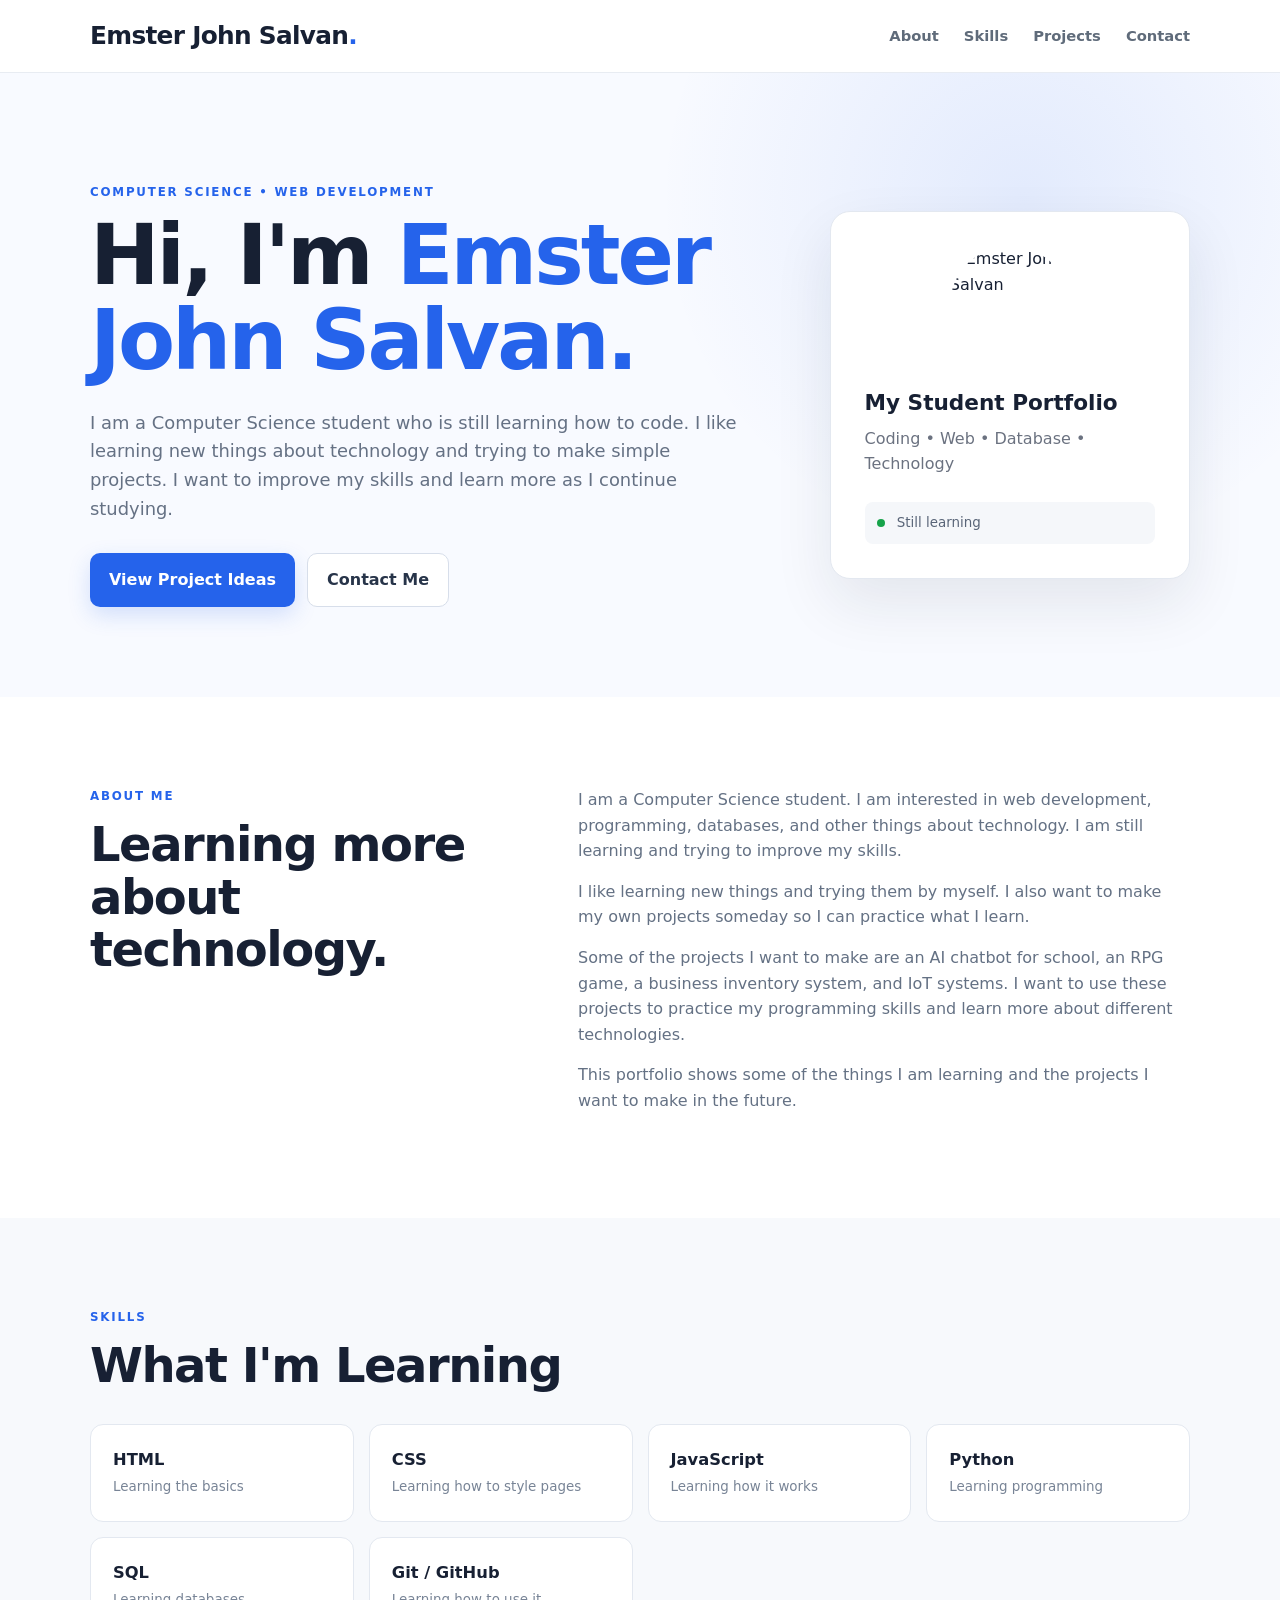
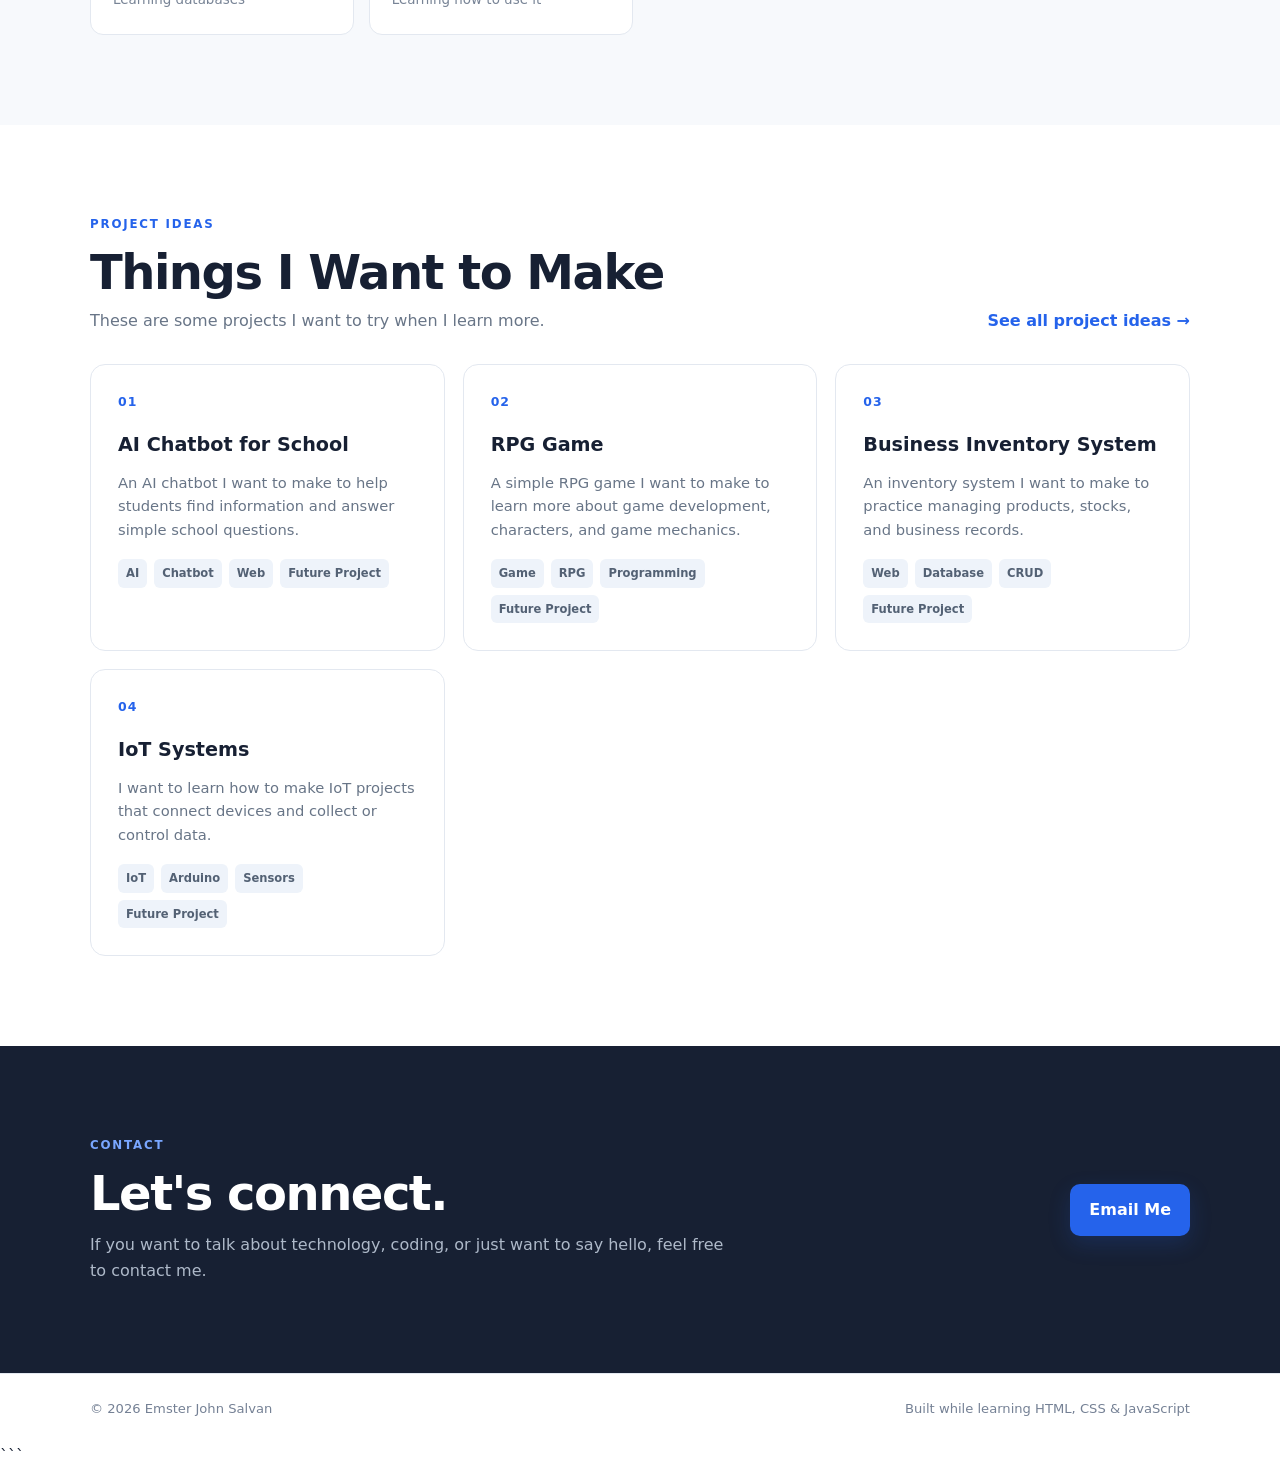
==== ACTIVITY 2/index.html @ f9a4a342 "index.html" ====
<!DOCTYPE html>

<html lang="en">

<head>

  <meta charset="UTF-8">
  <meta name="viewport" content="width=device-width, initial-scale=1.0">

  <meta
    name="description"
    content="Emster John Salvan — Computer Science student and technology learner."
  >

  <meta name="author" content="Emster John Salvan">

  <title>Emster John Salvan | Student Portfolio</title>

  <link rel="stylesheet" href="style.css">

</head>

<body>

  <!-- ================= HEADER ================= -->

  <header class="site-header">

    <nav class="nav container">

      <a
        class="brand"
        href="index.html"
        aria-label="Emster John Salvan home"
      >
        Emster John Salvan<span>.</span>
      </a>

      <!-- Desktop Navigation -->

      <div class="nav-links" id="navLinks">

        <a href="#about">
          About
        </a>

        <a href="#skills">
          Skills
        </a>

        <a href="#projects">
          Projects
        </a>

        <a href="#contact">
          Contact
        </a>

      </div>

      <!-- Mobile Menu Button -->

      <button
        class="menu-toggle"
        type="button"
        aria-label="Open navigation menu"
        aria-expanded="false"
        aria-controls="navLinks"
      >
        ☰
      </button>

    </nav>

  </header>


  <main>

    <!-- ================= HERO ================= -->

    <section class="hero">

      <div class="container hero-grid">

        <div class="hero-content">

          <p class="eyebrow">
            COMPUTER SCIENCE • WEB DEVELOPMENT
          </p>

          <h1>
            Hi, I'm <span>Emster John Salvan.</span>
          </h1>

          <p class="hero-text">
            I am a Computer Science student who is still learning
            how to code. I like learning new things about technology
            and trying to make simple projects. I want to improve my
            skills and learn more as I continue studying.
          </p>

          <div class="hero-actions">

            <a class="btn primary" href="#projects">
              View Project Ideas
            </a>

            <a class="btn outline" href="#contact">
              Contact Me
            </a>

          </div>

        </div>


        <div class="hero-card">

          <div class="avatar">

            <img
              src="image.jpg"
              alt="Emster John Salvan"
            >

          </div>

          <h2>
            My Student Portfolio
          </h2>

          <p>
            Coding • Web • Database • Technology
          </p>

          <div class="status">

            <span></span>

            Still learning

          </div>

        </div>

      </div>

    </section>


    <!-- ================= ABOUT ================= -->

    <section id="about" class="section">

      <div class="container two-col">

        <div>

          <p class="eyebrow">
            ABOUT ME
          </p>

          <h2>
            Learning more about technology.
          </h2>

        </div>


        <div class="about-text">

          <p>
            I am a Computer Science student. I am interested in
            web development, programming, databases, and other
            things about technology. I am still learning and
            trying to improve my skills.
          </p>

          <p>
            I like learning new things and trying them by myself.
            I also want to make my own projects someday so I can
            practice what I learn.
          </p>

          <p>
            Some of the projects I want to make are an AI chatbot
            for school, an RPG game, a business inventory system,
            and IoT systems. I want to use these projects to
            practice my programming skills and learn more about
            different technologies.
          </p>

          <p>
            This portfolio shows some of the things I am learning
            and the projects I want to make in the future.
          </p>

        </div>

      </div>

    </section>


    <!-- ================= SKILLS ================= -->

    <section id="skills" class="section section-muted">

      <div class="container">

        <p class="eyebrow">
          SKILLS
        </p>

        <h2>
          What I'm Learning
        </h2>


        <div class="skill-grid">


          <div class="skill-card">

            <strong>HTML</strong>

            <span>
              Learning the basics
            </span>

          </div>


          <div class="skill-card">

            <strong>CSS</strong>

            <span>
              Learning how to style pages
            </span>

          </div>


          <div class="skill-card">

            <strong>JavaScript</strong>

            <span>
              Learning how it works
            </span>

          </div>


          <div class="skill-card">

            <strong>Python</strong>

            <span>
              Learning programming
            </span>

          </div>


          <div class="skill-card">

            <strong>SQL</strong>

            <span>
              Learning databases
            </span>

          </div>


          <div class="skill-card">

            <strong>Git / GitHub</strong>

            <span>
              Learning how to use it
            </span>

          </div>


        </div>

      </div>

    </section>


    <!-- ================= PROJECTS ================= -->

    <section id="projects" class="section">

      <div class="container">

        <div class="section-head">

          <div>

            <p class="eyebrow">
              PROJECT IDEAS
            </p>

            <h2>
              Things I Want to Make
            </h2>

            <p class="section-intro">
              These are some projects I want to try when I learn more.
            </p>

          </div>


          <a class="text-link" href="project.html">
            See all project ideas →
          </a>

        </div>


        <div class="project-grid">


          <!-- Project 01 -->

          <article class="project-card">

            <div class="project-number">
              01
            </div>

            <h3>
              AI Chatbot for School
            </h3>

            <p>
              An AI chatbot I want to make to help students
              find information and answer simple school questions.
            </p>

            <div class="tags">

              <span>AI</span>
              <span>Chatbot</span>
              <span>Web</span>
              <span>Future Project</span>

            </div>

          </article>


          <!-- Project 02 -->

          <article class="project-card">

            <div class="project-number">
              02
            </div>

            <h3>
              RPG Game
            </h3>

            <p>
              A simple RPG game I want to make to learn more
              about game development, characters, and game mechanics.
            </p>

            <div class="tags">

              <span>Game</span>
              <span>RPG</span>
              <span>Programming</span>
              <span>Future Project</span>

            </div>

          </article>


          <!-- Project 03 -->

          <article class="project-card">

            <div class="project-number">
              03
            </div>

            <h3>
              Business Inventory System
            </h3>

            <p>
              An inventory system I want to make to practice
              managing products, stocks, and business records.
            </p>

            <div class="tags">

              <span>Web</span>
              <span>Database</span>
              <span>CRUD</span>
              <span>Future Project</span>

            </div>

          </article>


          <!-- Project 04 -->

          <article class="project-card">

            <div class="project-number">
              04
            </div>

            <h3>
              IoT Systems
            </h3>

            <p>
              I want to learn how to make IoT projects that
              connect devices and collect or control data.
            </p>

            <div class="tags">

              <span>IoT</span>
              <span>Arduino</span>
              <span>Sensors</span>
              <span>Future Project</span>

            </div>

          </article>


        </div>

      </div>

    </section>


    <!-- ================= CONTACT ================= -->

    <section id="contact" class="section contact-section">

      <div class="container contact-card">

        <div>

          <p class="eyebrow">
            CONTACT
          </p>

          <h2>
            Let's connect.
          </h2>

          <p>
            If you want to talk about technology, coding,
            or just want to say hello, feel free to contact me.
          </p>

        </div>


        <a
          class="btn primary"
          href="mailto:emsterjohn.salvan@antiquespride.edu.ph"
        >
          Email Me
        </a>

      </div>

    </section>

  </main>


  <!-- ================= FOOTER ================= -->

  <footer class="footer">

    <div class="container footer-inner">

      <span>
        © <span id="year"></span> Emster John Salvan
      </span>

      <span>
        Built while learning HTML, CSS & JavaScript
      </span>

    </div>

  </footer>


  <script src="script.js"></script>

</body>

</html>
```
---- ACTIVITY 2/style.css ----
/* =========================================================
RESET
========================================================= */

* {
  margin: 0;
  padding: 0;
  box-sizing: border-box;
}

/* =========================================================
BASE
========================================================= */

html {
  scroll-behavior: smooth;
  scroll-padding-top: 90px;
}

body {
  font-family:
    Inter,
    ui-sans-serif,
    system-ui,
    -apple-system,
    BlinkMacSystemFont,
    "Segoe UI",
    sans-serif;

  color: #172033;
  background: #ffffff;
  line-height: 1.6;
}

a {
  color: inherit;
}

button,
input,
textarea {
  font: inherit;
}

button {
  cursor: pointer;
}

.container {
  width: min(1100px, 92%);
  margin: 0 auto;
}

/* =========================================================
HEADER / NAVIGATION
========================================================= */

.site-header {
  background: rgba(255, 255, 255, 0.94);
  backdrop-filter: blur(12px);
  border-bottom: 1px solid #e8ecf2;
  position: sticky;
  top: 0;
  z-index: 100;
}

.nav {
  min-height: 72px;
  display: flex;
  align-items: center;
  justify-content: space-between;
  gap: 20px;
  position: relative;
}

.brand {
  text-decoration: none;
  font-size: 1.55rem;
  font-weight: 800;
  letter-spacing: -0.7px;
  white-space: nowrap;
}

.brand span {
  color: #2563eb;
}

/* Desktop navigation */

.nav-links {
  display: flex;
  align-items: center;
  gap: 25px;
}

.nav-links a {
  text-decoration: none;
  color: #5f6b7a;
  font-size: 0.92rem;
  font-weight: 600;
  transition: color 0.2s ease;
}

.nav-links a:hover {
  color: #2563eb;
}

/* Mobile menu button */

.menu-toggle {
  display: none;
  border: 0;
  background: transparent;
  color: #172033;
  font-size: 1.6rem;
  line-height: 1;
  padding: 8px;
  border-radius: 8px;
}

.menu-toggle:hover {
  background: #f1f5f9;
}

/* =========================================================
HERO
========================================================= */

.hero {
  padding: 110px 0 90px;
  background:
    radial-gradient(
      circle at 80% 20%,
      rgba(37, 99, 235, 0.10),
      transparent 32%
    ),
    #f8faff;
}

.hero-grid {
  display: grid;
  grid-template-columns: 1.3fr 0.7fr;
  gap: 70px;
  align-items: center;
}

.eyebrow {
  color: #2563eb;
  font-size: 0.74rem;
  font-weight: 800;
  letter-spacing: 1.8px;
  margin-bottom: 12px;
}

.hero h1 {
  font-size: clamp(2.8rem, 7vw, 5.2rem);
  line-height: 1.02;
  letter-spacing: -3px;
  max-width: 800px;
}

.hero h1 span {
  color: #2563eb;
}

.hero-text {
  max-width: 650px;
  color: #657184;
  font-size: 1.12rem;
  margin: 25px 0 30px;
}

/* =========================================================
BUTTONS
========================================================= */

.hero-actions {
  display: flex;
  gap: 12px;
  flex-wrap: wrap;
}

.btn {
  display: inline-flex;
  justify-content: center;
  align-items: center;
  text-decoration: none;
  border: 0;
  border-radius: 10px;
  padding: 13px 19px;
  font-weight: 750;
  cursor: pointer;
  transition:
    transform 0.2s ease,
    background 0.2s ease,
    box-shadow 0.2s ease;
}

.btn:hover {
  transform: translateY(-2px);
}

.primary {
  background: #2563eb;
  color: #ffffff;
  box-shadow:
    0 8px 22px
    rgba(37, 99, 235, 0.18);
}

.primary:hover {
  background: #1d4ed8;
}

.outline {
  border: 1px solid #d7deea;
  background: #ffffff;
  color: #273449;
}

.outline:hover {
  background: #f8fafc;
}

/* =========================================================
HERO CARD
========================================================= */

.hero-card {
  background: #ffffff;
  border: 1px solid #e3e8f0;
  border-radius: 20px;
  padding: 34px;
  box-shadow:
    0 25px 60px
    rgba(20, 32, 55, 0.09);
}

.avatar {
  width: 120px;
  height: 120px;
  border-radius: 50%;
  overflow: hidden;
  margin: 0 auto 20px;
}

.avatar img {
  width: 100%;
  height: 100%;
  object-fit: cover;
  display: block;
}

.hero-card h2 {
  font-size: 1.35rem;
  margin-bottom: 5px;
}

.hero-card p {
  color: #6b7280;
}

.status {
  margin-top: 25px;
  padding: 10px 12px;
  border-radius: 8px;
  background: #f5f7fa;
  color: #596578;
  font-size: 0.84rem;
}

.status span {
  display: inline-block;
  width: 8px;
  height: 8px;
  border-radius: 50%;
  background: #16a34a;
  margin-right: 8px;
}

/* =========================================================
SECTIONS
========================================================= */

.section {
  padding: 90px 0;
}

.section-muted {
  background: #f7f9fc;
}

.section h2,
.page-hero h1 {
  font-size: clamp(2rem, 4vw, 3rem);
  line-height: 1.1;
  letter-spacing: -1.5px;
}

/* Project section introduction */

.section-intro {
  color: #687587;
  margin-top: 10px;
  max-width: 650px;
}

/* =========================================================
ABOUT
========================================================= */

.two-col {
  display: grid;
  grid-template-columns: 0.8fr 1.2fr;
  gap: 80px;
}

.about-text p {
  color: #647184;
  margin-bottom: 15px;
}

/* =========================================================
SKILLS
========================================================= */

.skill-grid {
  display: grid;
  grid-template-columns: repeat(4, 1fr);
  gap: 15px;
  margin-top: 32px;
}

.skill-card {
  padding: 22px;
  background: #ffffff;
  border: 1px solid #e3e8f0;
  border-radius: 13px;
  transition:
    transform 0.2s ease,
    box-shadow 0.2s ease;
}

.skill-card:hover {
  transform: translateY(-3px);
  box-shadow:
    0 12px 25px
    rgba(20, 32, 55, 0.07);
}

.skill-card strong {
  display: block;
  font-size: 1.02rem;
}

.skill-card span {
  color: #788496;
  font-size: 0.84rem;
}

/* =========================================================
PROJECTS
========================================================= */

.section-head {
  display: flex;
  justify-content: space-between;
  align-items: end;
  gap: 25px;
  margin-bottom: 30px;
}

.text-link {
  color: #2563eb;
  text-decoration: none;
  font-weight: 700;
  white-space: nowrap;
}

.text-link:hover {
  text-decoration: underline;
}

.project-grid {
  display: grid;
  grid-template-columns: repeat(3, 1fr);
  gap: 18px;
}

.project-card {
  border: 1px solid #e3e8f0;
  border-radius: 15px;
  padding: 27px;
  background: #ffffff;
  transition:
    transform 0.2s ease,
    box-shadow 0.2s ease;
}

.project-card:hover {
  transform: translateY(-4px);
  box-shadow:
    0 18px 35px
    rgba(20, 32, 55, 0.08);
}

.project-number {
  color: #2563eb;
  font-weight: 800;
  font-size: 0.78rem;
  letter-spacing: 1px;
  margin-bottom: 18px;
}

.project-card h3 {
  font-size: 1.2rem;
  margin-bottom: 10px;
}

.project-card p {
  color: #687587;
  font-size: 0.92rem;
}

/* =========================================================
TAGS
========================================================= */

.tags {
  display: flex;
  flex-wrap: wrap;
  gap: 7px;
  margin-top: 18px;
}

.tags span {
  font-size: 0.72rem;
  padding: 5px 8px;
  background: #eef3fa;
  border-radius: 6px;
  color: #536174;
  font-weight: 700;
}

/* =========================================================
CONTACT
========================================================= */

.contact-section {
  background: #172033;
  color: #ffffff;
}

.contact-card {
  display: flex;
  justify-content: space-between;
  align-items: center;
  gap: 30px;
}

.contact-card p:not(.eyebrow) {
  color: #aeb9c9;
  margin-top: 12px;
  max-width: 650px;
}

.contact-section .eyebrow {
  color: #79a6ff;
}

/* =========================================================
FOOTER
========================================================= */

.footer {
  border-top: 1px solid #e3e8f0;
  padding: 24px 0;
  color: #758195;
  font-size: 0.82rem;
}

.footer-inner {
  display: flex;
  justify-content: space-between;
  gap: 20px;
}

.footer a {
  color: #2563eb;
  text-decoration: none;
}

.footer a:hover {
  text-decoration: underline;
}

/* =========================================================
PROJECTS PAGE
========================================================= */

.page-hero {
  padding: 85px 0;
  background: #f8faff;
}

.page-hero p:last-child {
  color: #697688;
  margin-top: 12px;
}

.project-list {
  display: grid;
  gap: 18px;
}

.project-detail {
  display: grid;
  grid-template-columns: 70px 1fr;
  gap: 20px;
  padding: 30px;
  border: 1px solid #e3e8f0;
  border-radius: 15px;
  background: #ffffff;
}

.project-detail h2 {
  font-size: 1.5rem;
  margin-bottom: 8px;
}

.project-detail p {
  color: #667386;
}

.project-status {
  font-size: 0.84rem;
  margin-top: 18px;
  font-weight: 700;
}

/* =========================================================
FOCUS ACCESSIBILITY
========================================================= */

button:focus-visible,
a:focus-visible {
  outline: 3px solid rgba(37, 99, 235, 0.25);
  outline-offset: 3px;
}

/* =========================================================
TABLET
========================================================= */

@media (max-width: 900px) {

  .hero-grid {
    grid-template-columns: 1fr;
    gap: 45px;
  }

  .hero-card {
    max-width: 600px;
  }

  .two-col {
    grid-template-columns: 1fr;
    gap: 40px;
  }

  .skill-grid {
    grid-template-columns: repeat(2, 1fr);
  }

  .project-grid {
    grid-template-columns: repeat(2, 1fr);
  }

}

/* =========================================================
MOBILE NAVIGATION
========================================================= */

@media (max-width: 800px) {

  .nav {
    min-height: 68px;
  }

  .menu-toggle {
    display: block;
  }

  .nav-links {
    display: none;
    position: absolute;
    top: 68px;
    left: 0;
    right: 0;
    flex-direction: column;
    align-items: stretch;
    gap: 0;
    background: #ffffff;
    border-bottom: 1px solid #e5e7eb;
    box-shadow:
      0 12px 25px
      rgba(15, 23, 42, 0.08);
    padding: 10px 4%;
  }

  .nav-links.open {
    display: flex;
  }

  .nav-links a {
    padding: 14px 0;
    border-bottom: 1px solid #f1f5f9;
  }

  .nav-links a:last-child {
    border-bottom: 0;
  }

  .contact-card {
    flex-direction: column;
    align-items: flex-start;
  }

  .section-head {
    align-items: flex-start;
    flex-direction: column;
  }

}

/* =========================================================
SMALL TABLETS / LARGE PHONES
========================================================= */

@media (max-width: 650px) {

  .hero {
    padding: 80px 0 65px;
  }

  .hero h1 {
    letter-spacing: -2px;
  }

  .hero-card {
    padding: 28px;
  }

  .section {
    padding: 70px 0;
  }

  .project-grid {
    grid-template-columns: 1fr;
  }

  .project-detail {
    grid-template-columns: 1fr;
    gap: 5px;
  }

}

/* =========================================================
SMALL PHONES
========================================================= */

@media (max-width: 520px) {

  .container {
    width: min(92%, 1100px);
  }

  .hero {
    padding: 70px 0 55px;
  }

  .hero h1 {
    font-size: clamp(2.5rem, 13vw, 3.5rem);
    letter-spacing: -2px;
  }

  .hero-text {
    font-size: 1rem;
  }

  .hero-actions {
    flex-direction: column;
    align-items: stretch;
  }

  .btn {
    width: 100%;
  }

  .skill-grid {
    grid-template-columns: 1fr;
  }

  .section {
    padding: 60px 0;
  }

  .section h2,
  .page-hero h1 {
    font-size: 2rem;
  }

  .project-card {
    padding: 23px;
  }

  .project-detail {
    padding: 23px;
  }

  .footer-inner {
    flex-direction: column;
    align-items: flex-start;
  }

  .page-hero {
    padding: 65px 0;
  }

}

/* =========================================================
VERY SMALL PHONES
========================================================= */

@media (max-width: 360px) {

  .brand {
    font-size: 1.35rem;
  }

  .hero h1 {
    font-size: 2.35rem;
  }

  .hero-card {
    padding: 23px;
  }

  .avatar {
    width: 75px;
    height: 75px;
  }

}
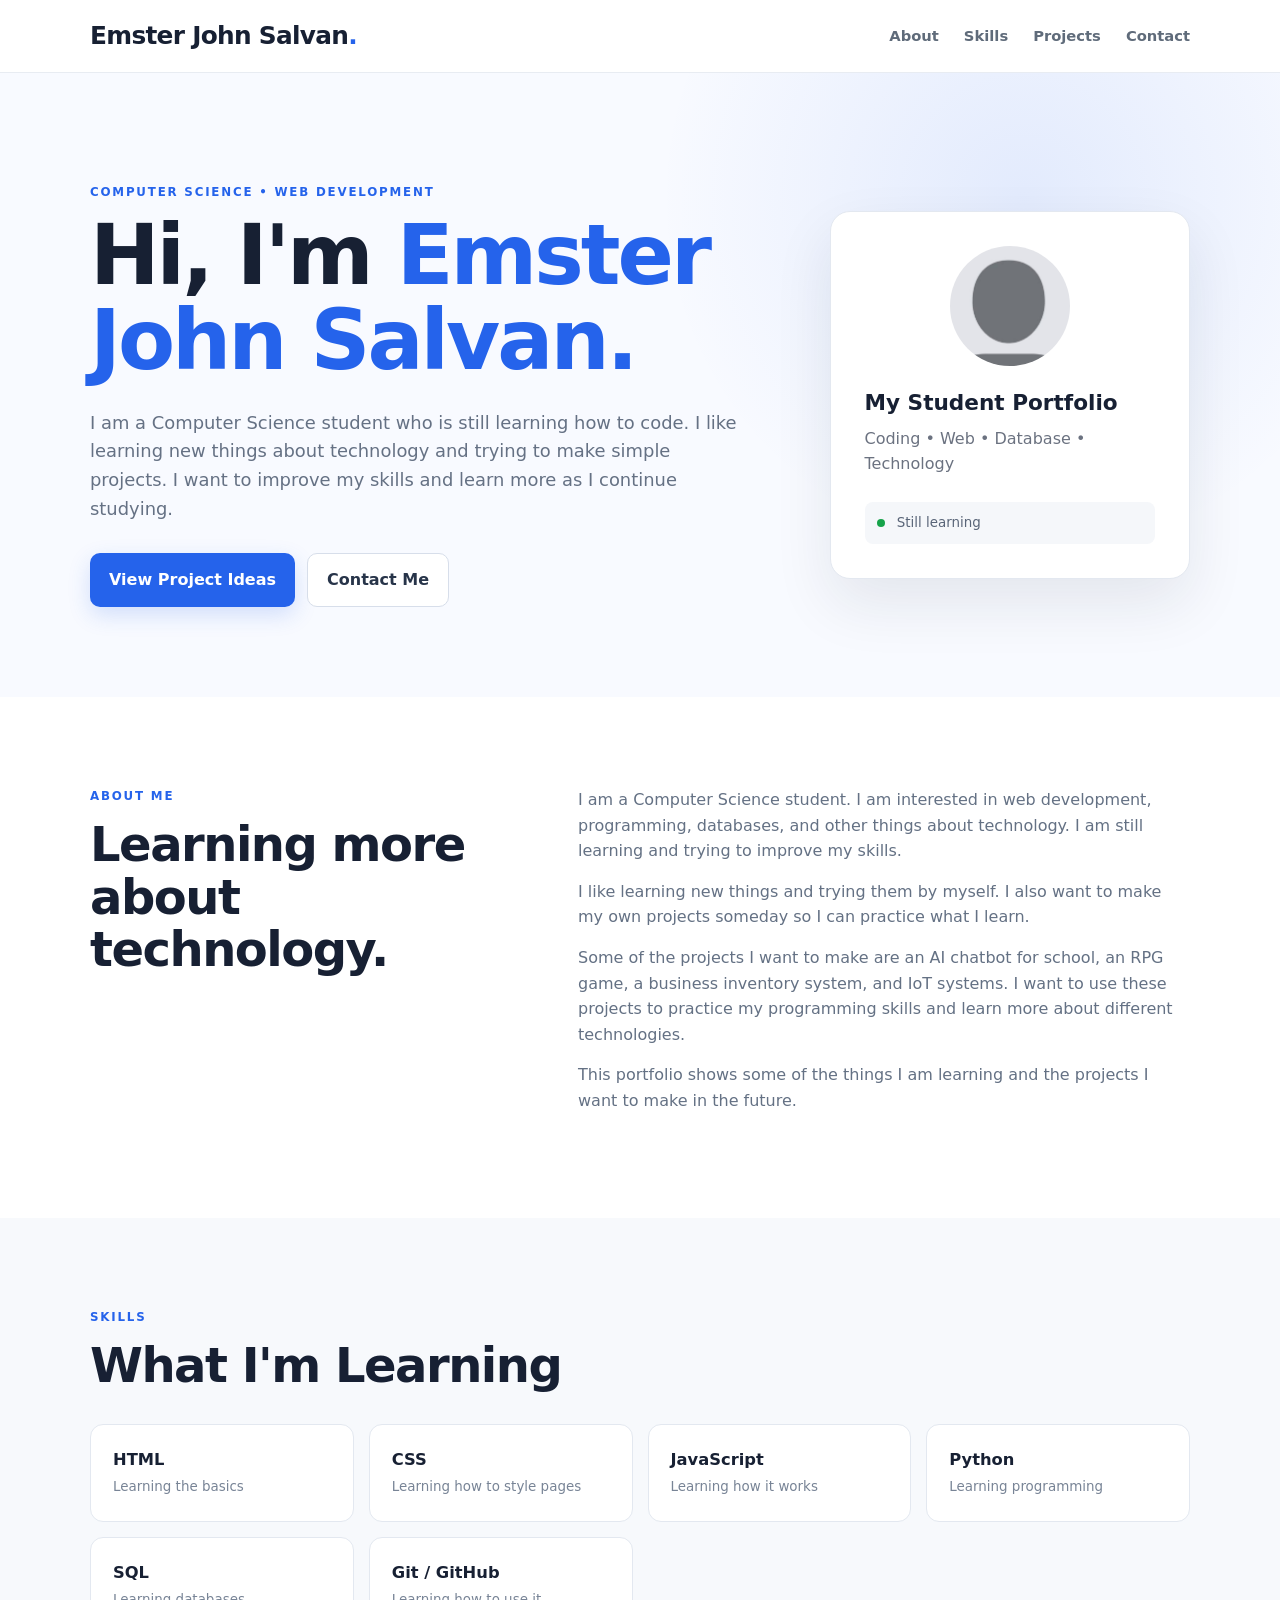
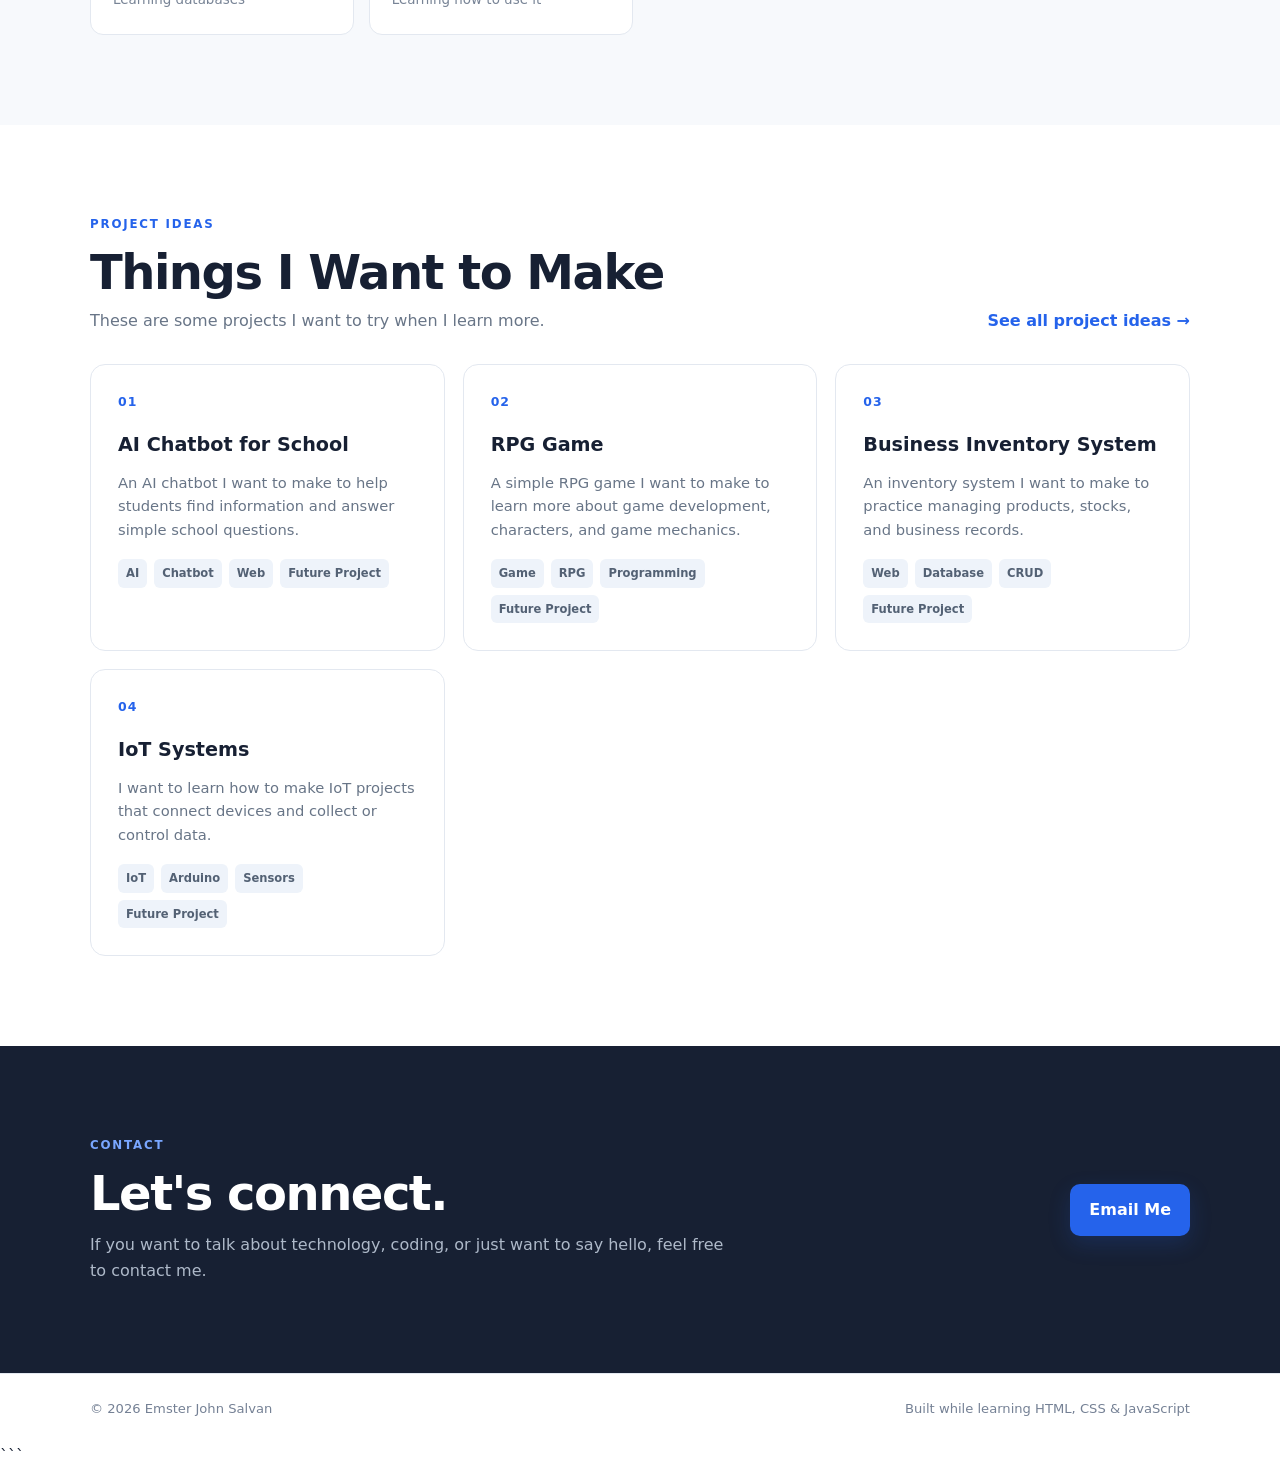
==== commit b109b806: "index.html" ====
--- a/ACTIVITY 2/index.html
+++ b/ACTIVITY 2/index.html
@@ -121,7 +121,7 @@
           <div class="avatar">
 
             <img
-              src="image.jpg"
+              src="profile.jpeg"
               alt="Emster John Salvan"
             >
 
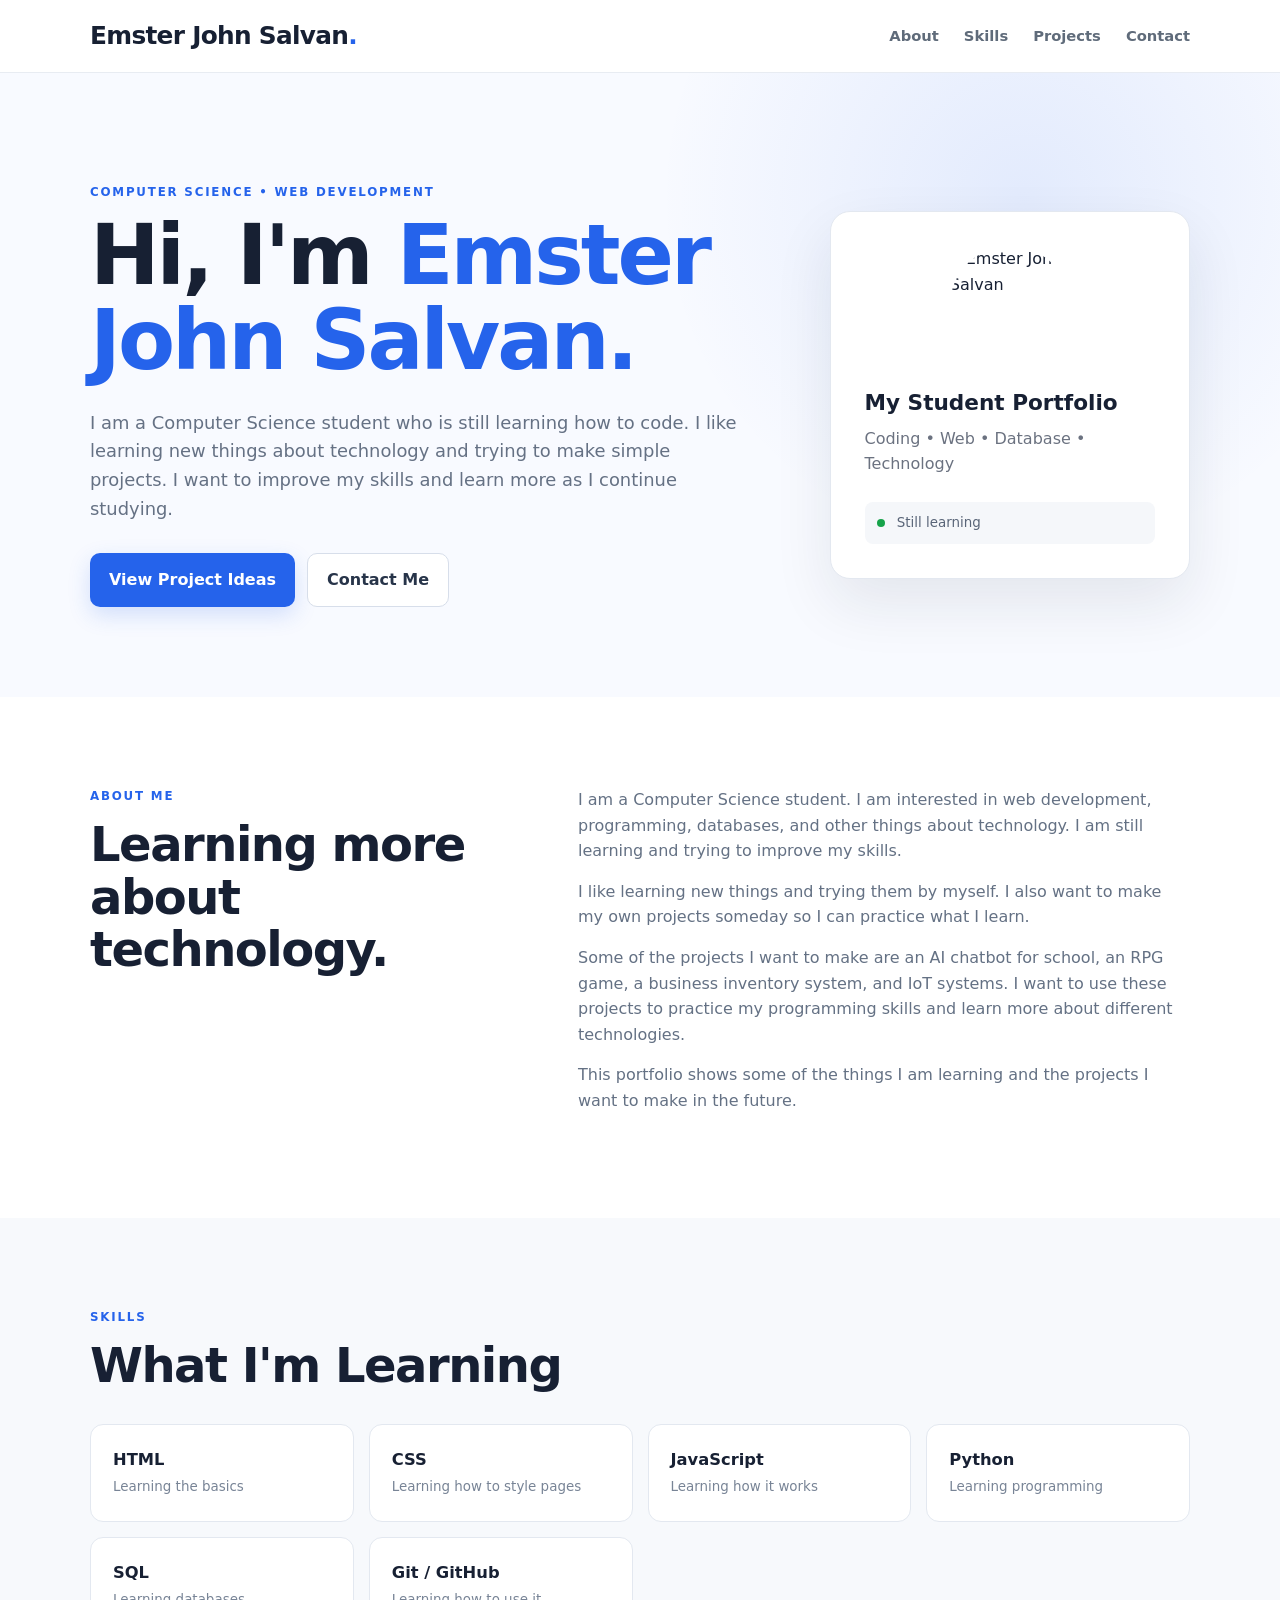
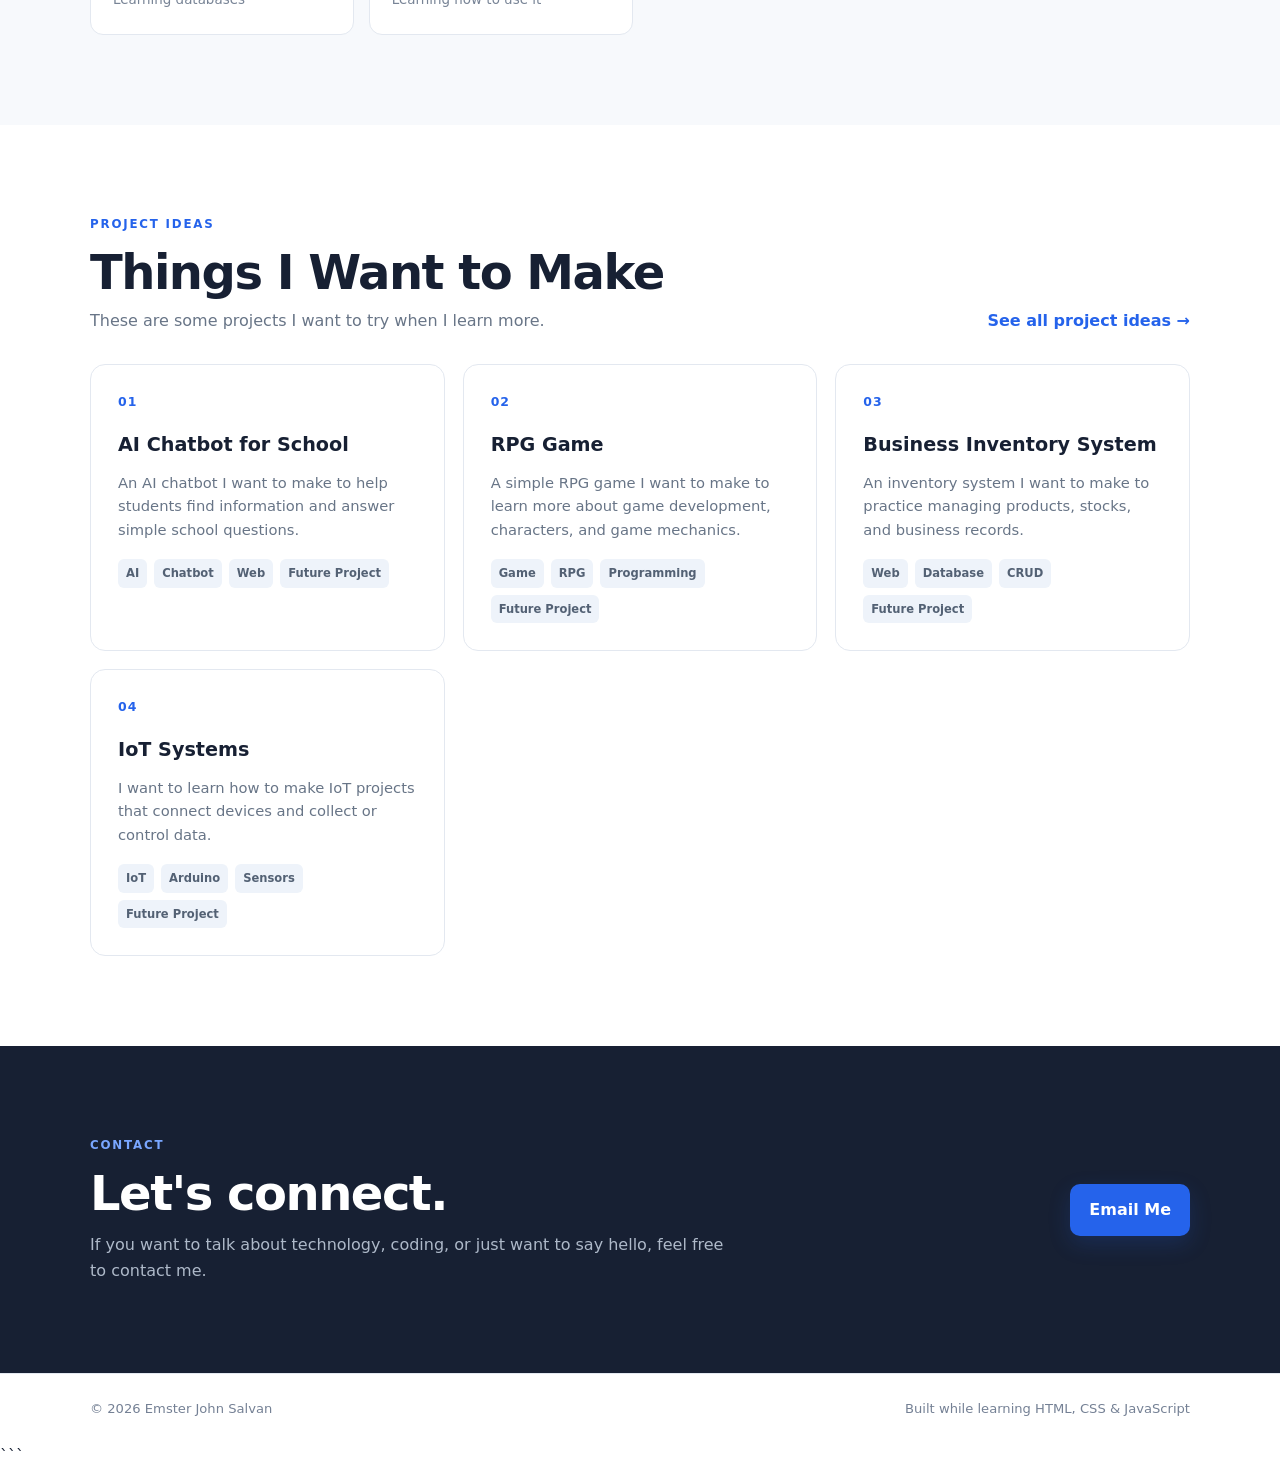
==== commit 7bb53d16: "index.html" ====
--- a/ACTIVITY 2/index.html
+++ b/ACTIVITY 2/index.html
@@ -121,7 +121,7 @@
           <div class="avatar">
 
             <img
-              src="profile.jpeg"
+              src="profile.jpg"
               alt="Emster John Salvan"
             >
 
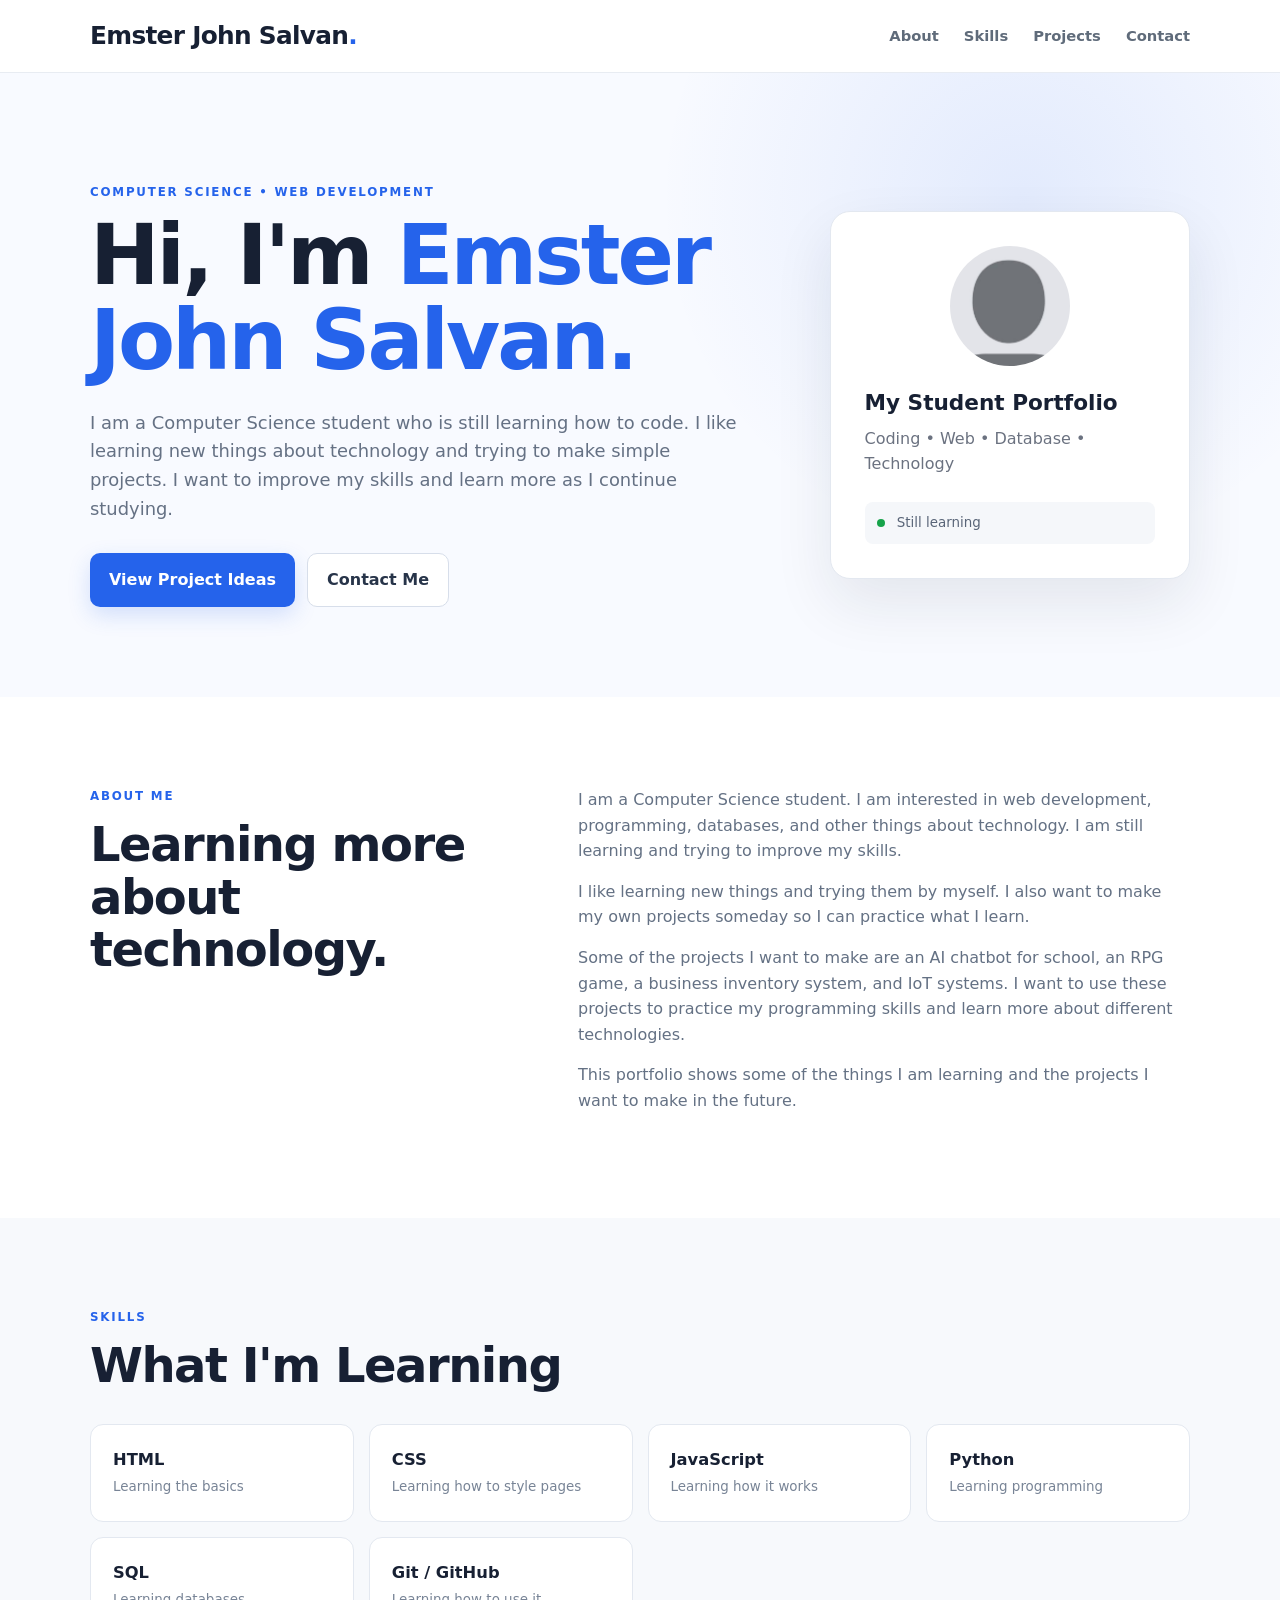
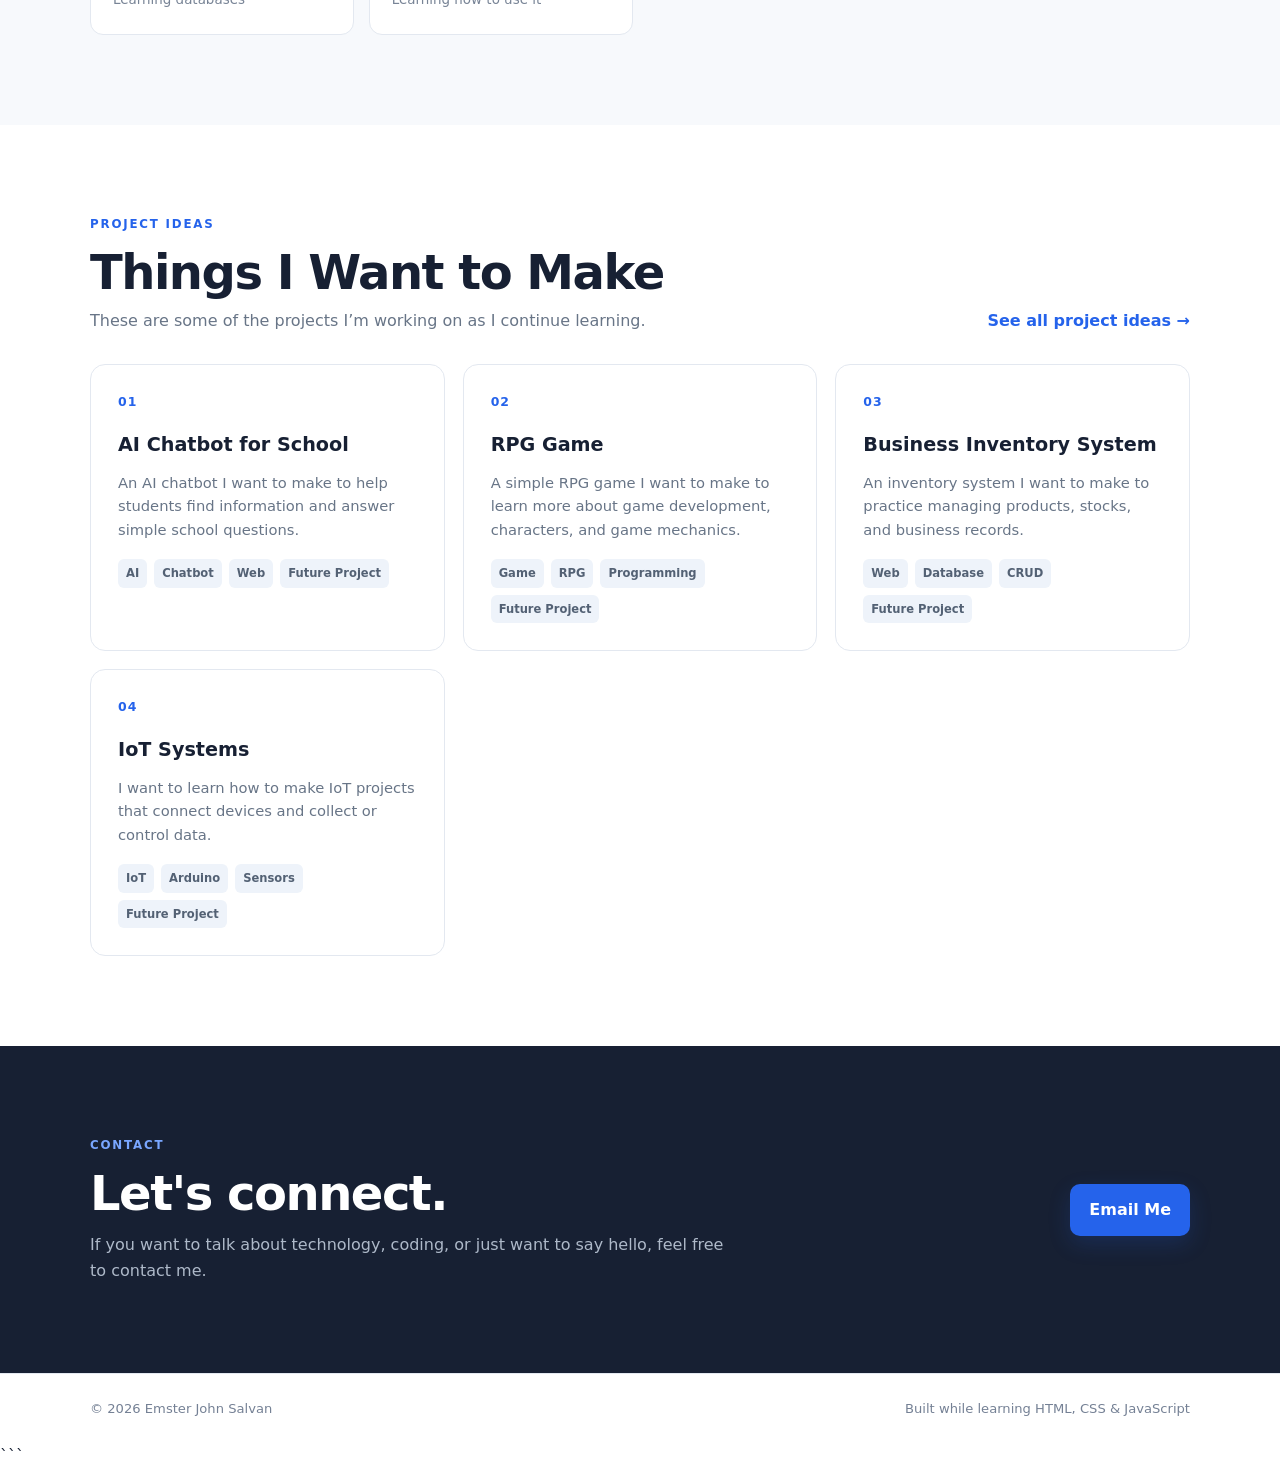
==== commit c7eddb2b: "index.html" ====
--- a/ACTIVITY 2/index.html
+++ b/ACTIVITY 2/index.html
@@ -314,7 +314,7 @@
             </h2>
 
             <p class="section-intro">
-              These are some projects I want to try when I learn more.
+              These are some of the projects I’m working on as I continue learning.
             </p>
 
           </div>
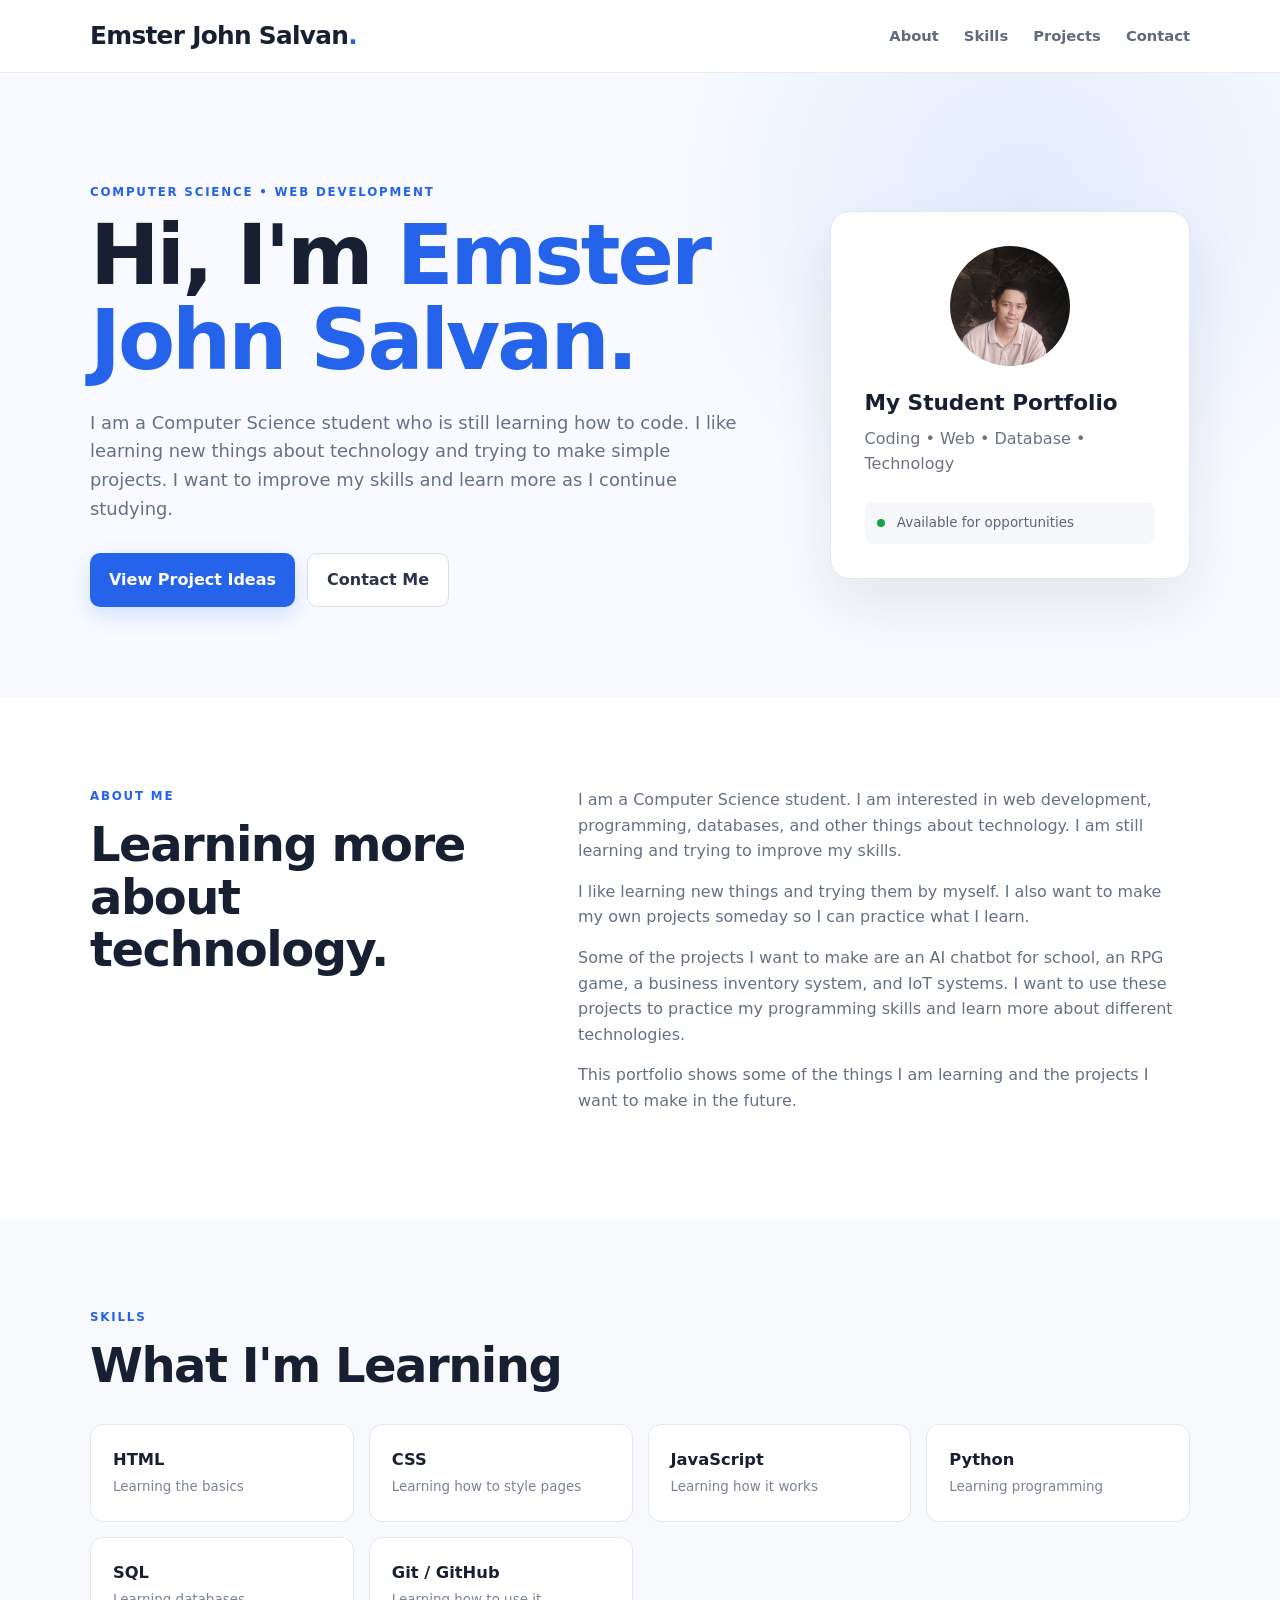
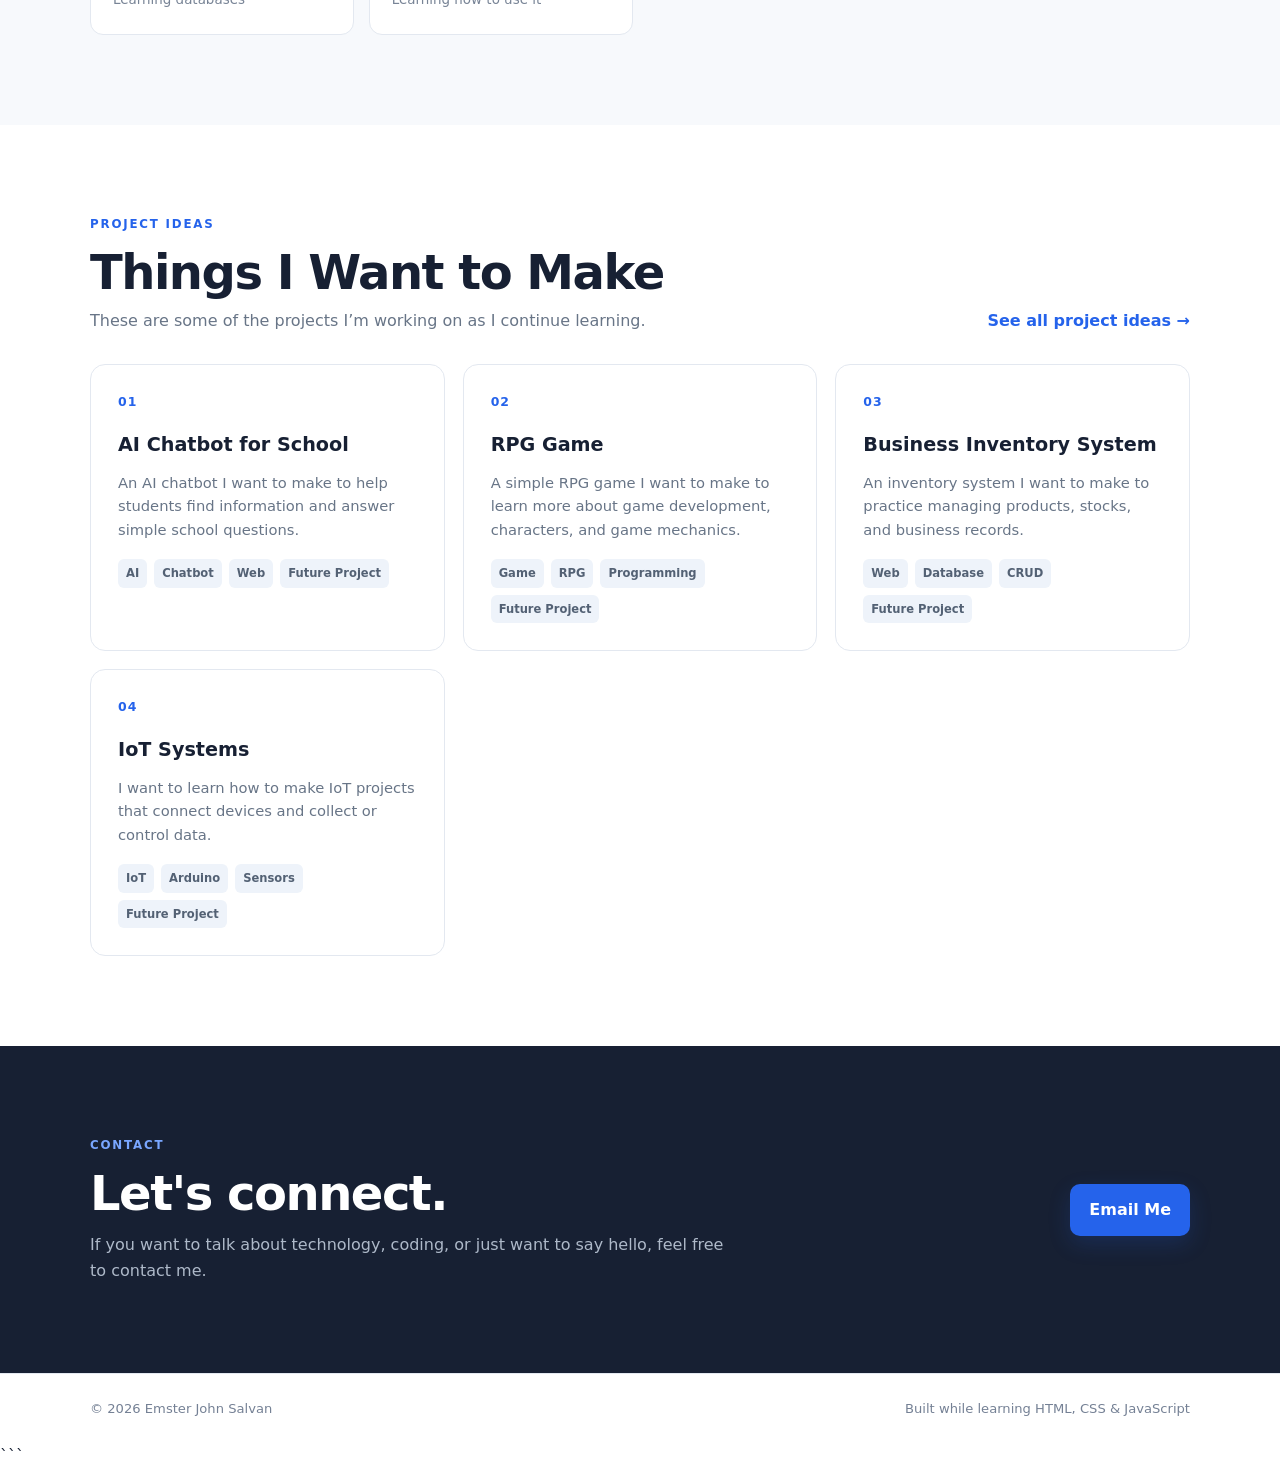
==== commit dc0c7c12: "index.html" ====
--- a/ACTIVITY 2/index.html
+++ b/ACTIVITY 2/index.html
@@ -139,7 +139,7 @@
 
             <span></span>
 
-            Still learning
+            Available for opportunities 
 
           </div>
 
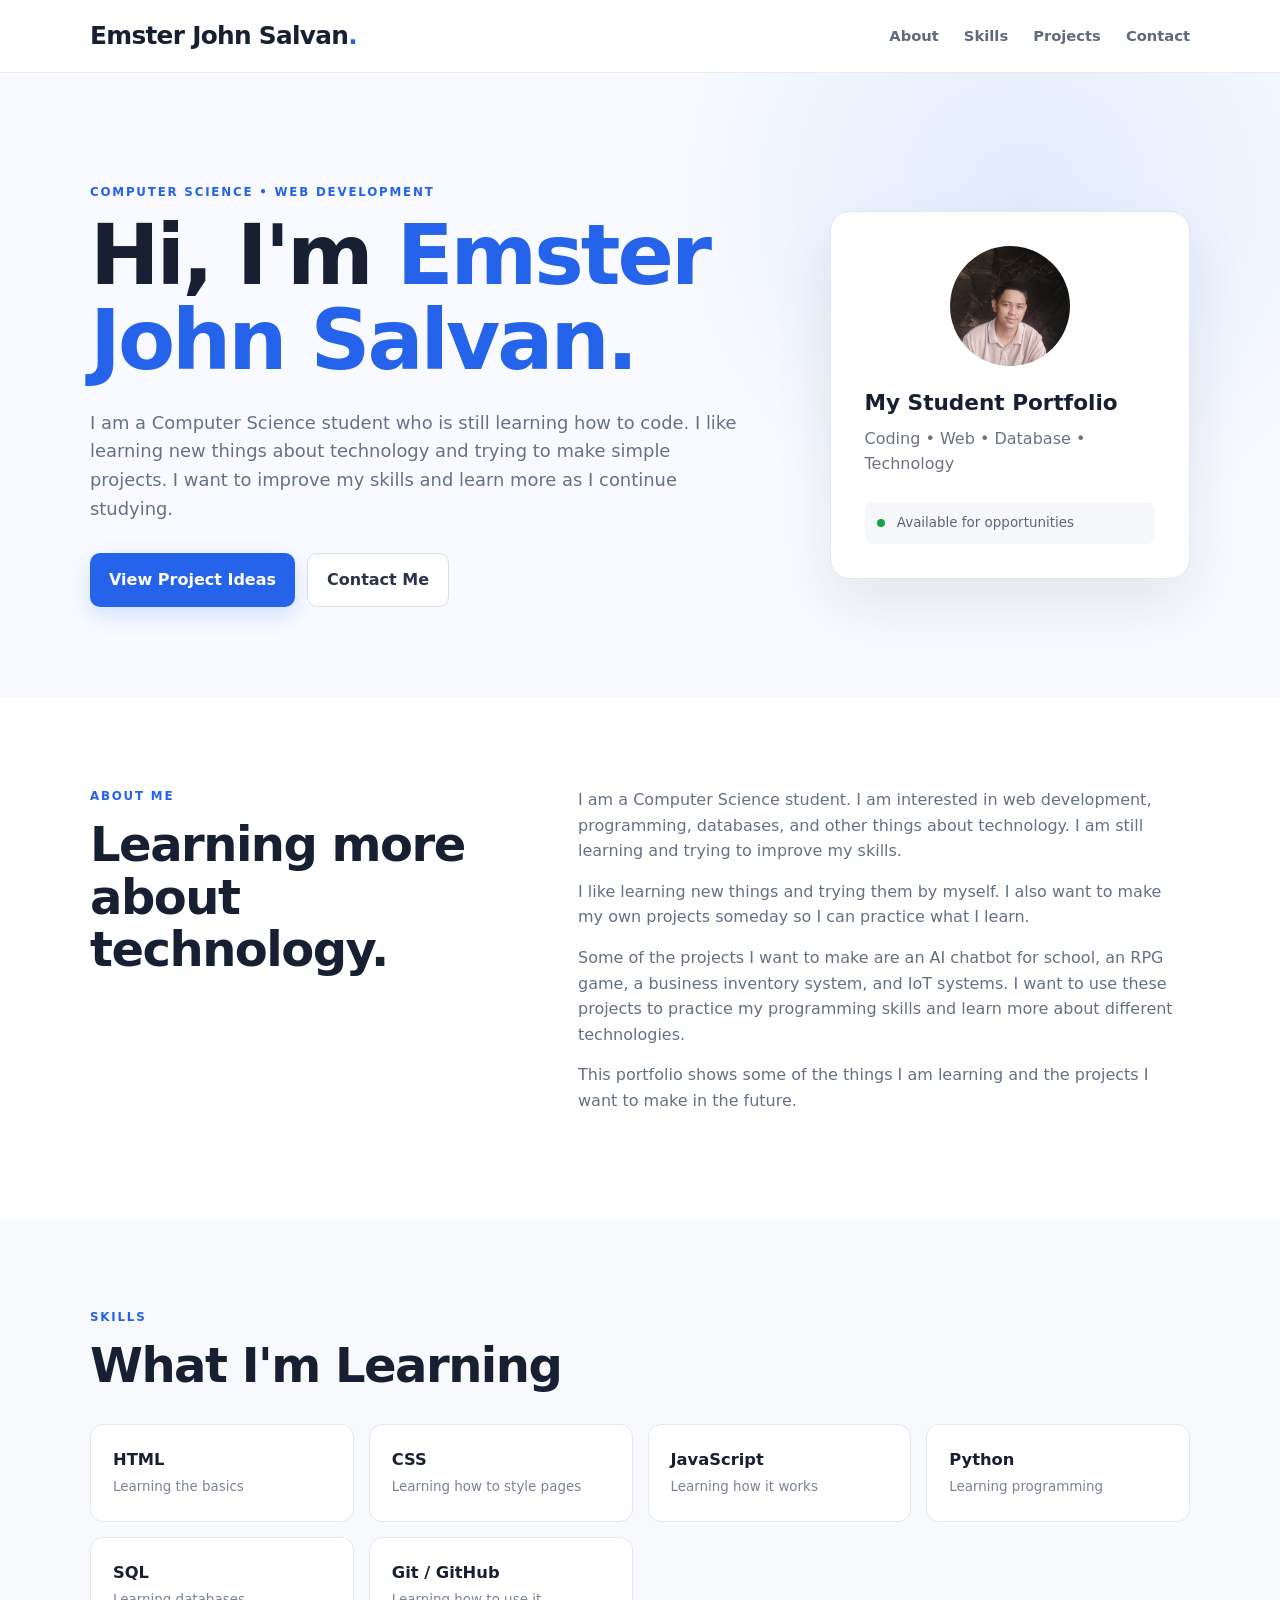
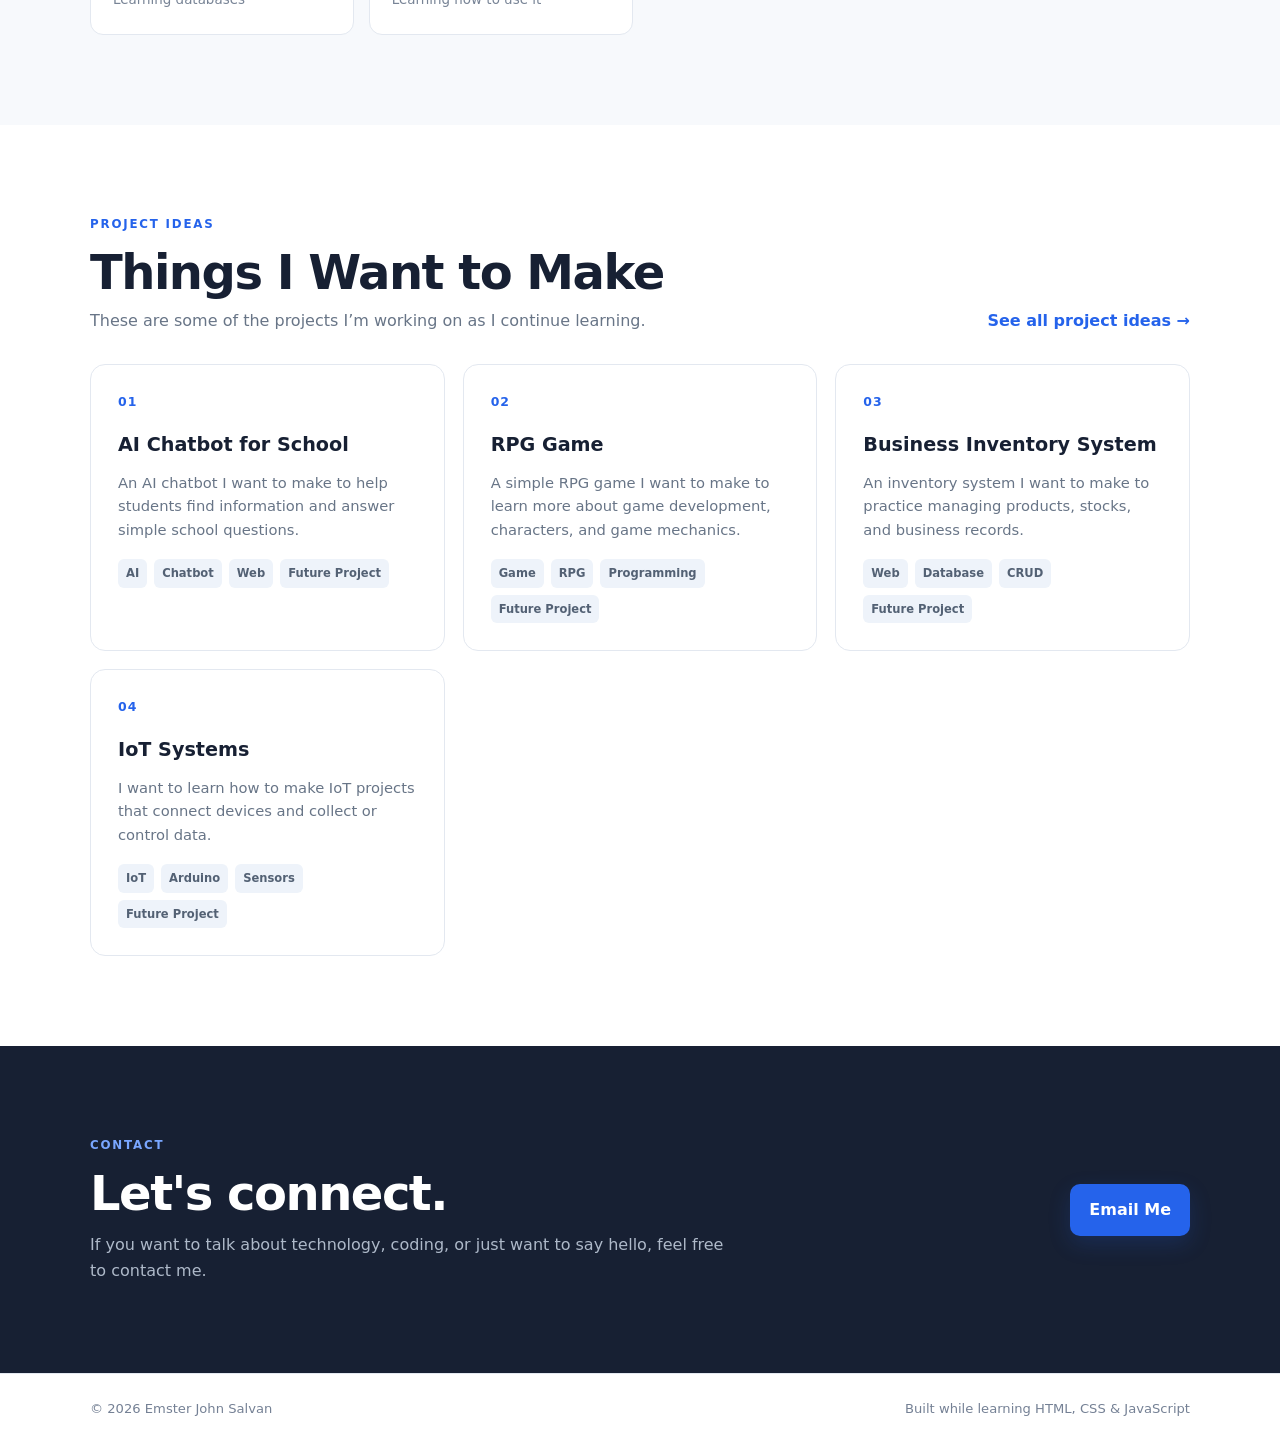
==== commit d3df5c7b: "index.html" ====
--- a/ACTIVITY 2/index.html
+++ b/ACTIVITY 2/index.html
@@ -515,4 +515,4 @@
 </body>
 
 </html>
-```
+
